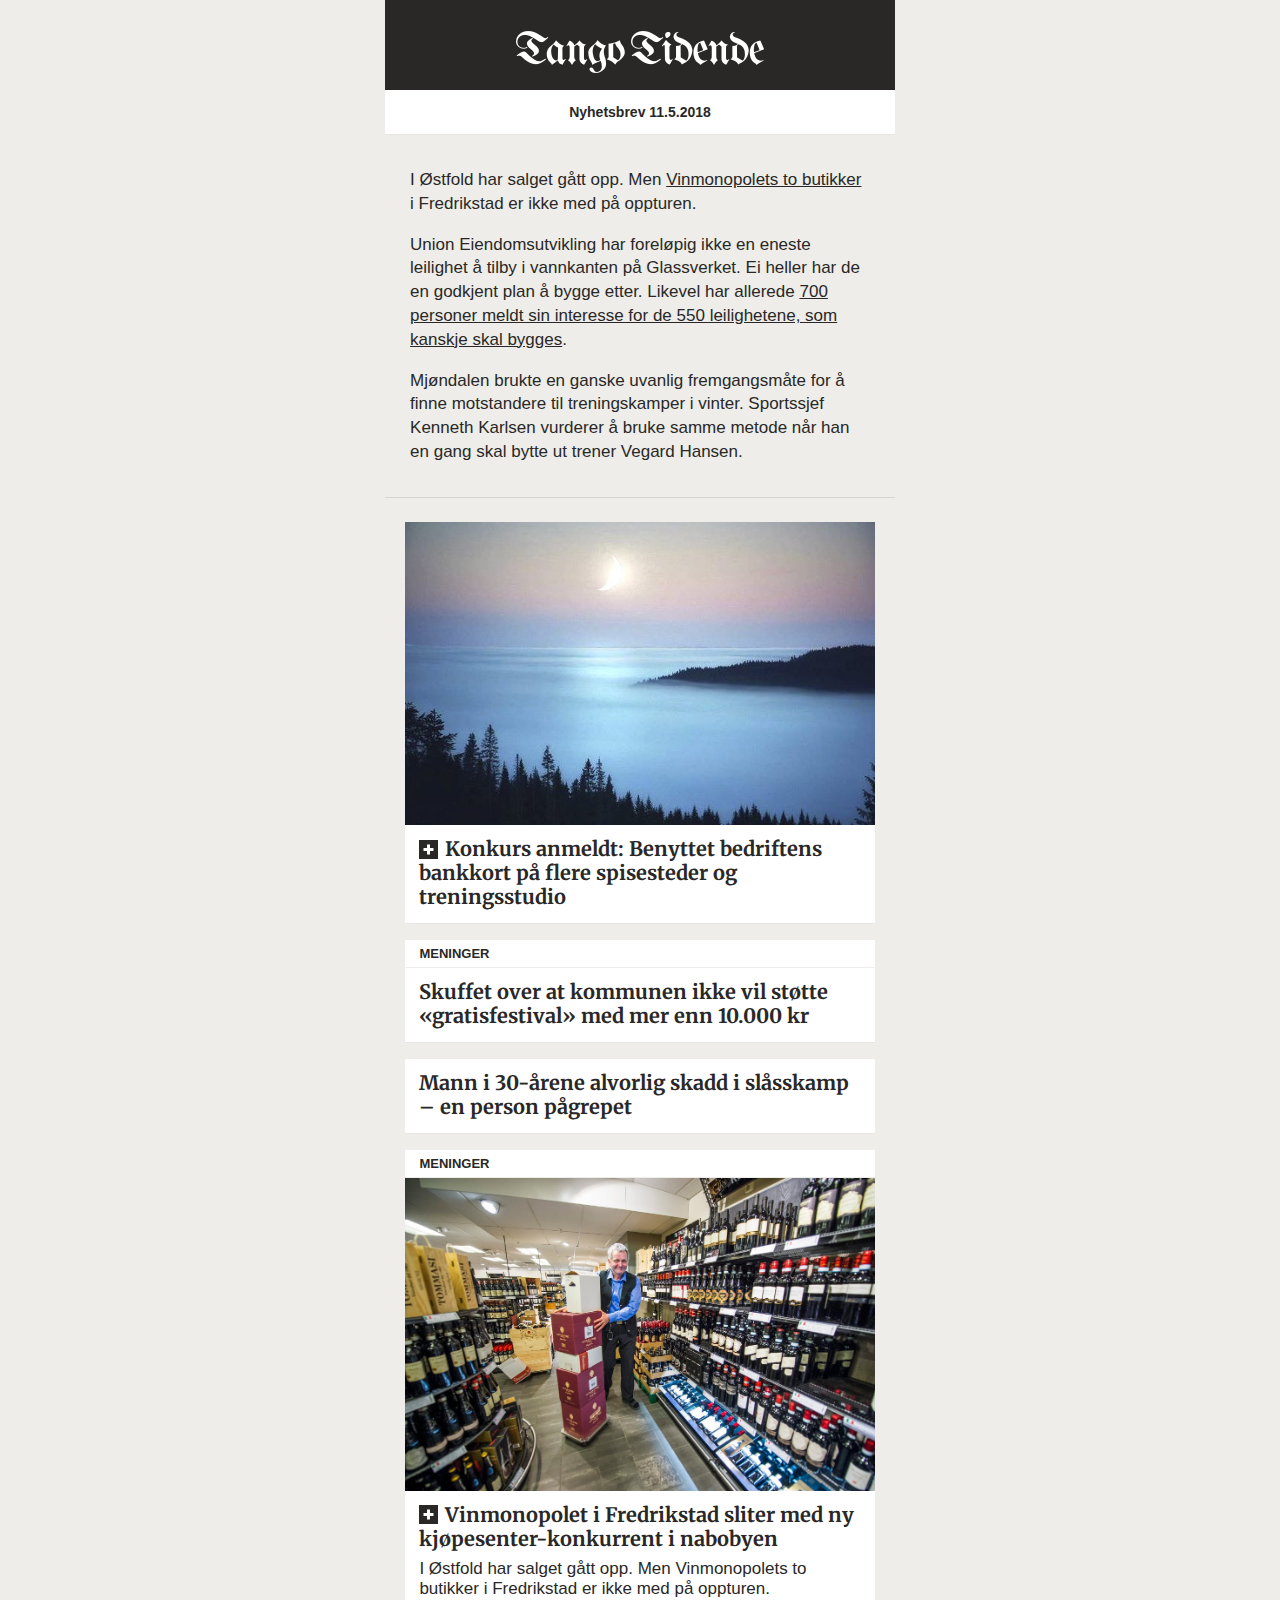
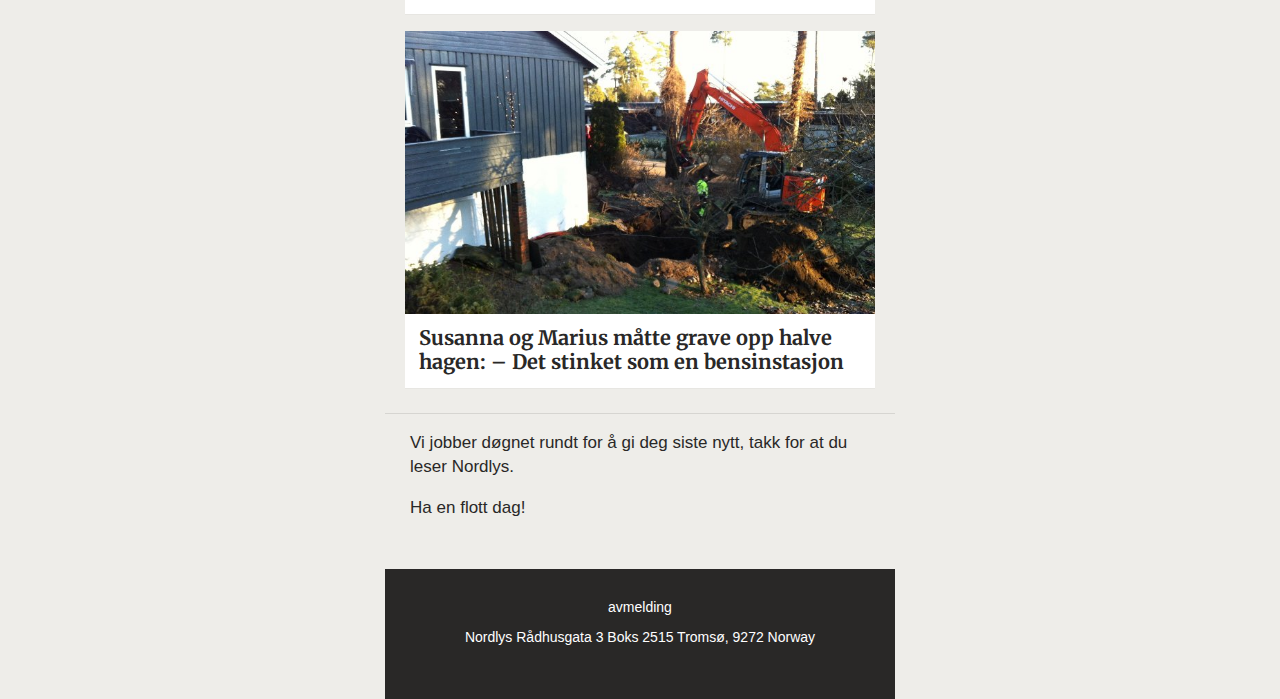
==== ver4/index.html @ b02c4b2f "ver4" ====
<!DOCTYPE html>
<html lang="en">
<head>
	<meta charset="UTF-8">
	<meta name="viewport" content="width=device-width" />
	<title>Nyhetsbrev</title>
	<link href="https://fonts.googleapis.com/css?family=Merriweather:700,700i" rel="stylesheet">
	<link rel="stylesheet" href="styles.css">
</head>
<body>
	<div>
		<div id="mainWrapper">

			<div class="contentBox logo">
				<img src="gfx/logo-nyhetsbrev-tangotidende.png" alt="">
			</div>

			<div class="contentBox header">
				<p>Nyhetsbrev 11.5.2018</p>
			</div>

			<div class="contentBox introText">
				<p>I Østfold har salget gått opp. Men <a href="#">Vinmonopolets to butikker</a> i Fredrikstad er ikke med på oppturen.</p>
				<p>Union Eiendomsutvikling har foreløpig ikke en eneste leilighet å tilby i vannkanten på Glassverket. Ei heller har de en godkjent plan å bygge etter. Likevel har allerede <a href="">700 personer meldt sin interesse for de 550 leilighetene, som kanskje skal bygges</a>.</p>
				<p>Mjøndalen brukte en ganske uvanlig fremgangsmåte for å finne motstandere til treningskamper i vinter. Sportssjef Kenneth Karlsen vurderer å bruke samme metode når han en gang skal bytte ut trener Vegard Hansen.</p>
			</div>

			<div class="contentBox article">
				<img src="gfx/taake.jpg" alt="">
				<h1><img src="gfx/pluss.png" class="pluss">Konkurs anmeldt: Benyttet bedriftens bankkort på flere spisesteder og treningsstudio</h1>
			</div>
			<div class="contentBox article">
				<p class="vignett">Meninger</p>
				<h1>Skuffet over at kommunen ikke vil støtte «gratisfestival» med mer enn 10.000 kr</h1>
			</div>
			<div class="contentBox article">
				<h1>Mann i 30-årene alvorlig skadd i slåsskamp – en person pågrepet</h1>
			</div>
			<div class="contentBox article">
				<p class="vignett">Meninger</p>
				<img src="gfx/vinmonopolet.jpg" alt="">
				<h1><img src="gfx/pluss.png" class="pluss">Vinmonopolet i Fredrikstad sliter med ny kjøpesenter-konkurrent i nabobyen</h1>
				<p class="ingress">I Østfold har salget gått opp. Men Vinmonopolets to butikker i Fredrikstad er ikke med på oppturen. </p>
			</div>
			<div class="contentBox article">
				<img src="gfx/hage.jpg" alt="">
				<h1>Susanna og Marius måtte grave opp halve hagen: – Det stinket som en bensinstasjon</h1>
			</div>

			<div class="contentBox outroText">
				<p>Vi jobber døgnet rundt for å gi deg siste nytt, takk for at du leser Nordlys.</p>
				<p>Ha en flott dag!</p>
			</div>

			<div class="contentBox footer">
				<p>avmelding</p>
				<p>Nordlys Rådhusgata 3 Boks 2515 Tromsø, 9272 Norway</p>
			</div>

		</div>
	</div>
</body>
</html>
---- ver4/styles.css ----
@font-face {
  font-family: 'GuardianEgyptianBlack';
  src:  url('gfx/guardian-egyptian-black.woff') format('woff');
}

@font-face {
  font-family: 'GuardianSansBlack';
  src:  url('gfx/guardian-sans-black.woff') format('woff');
}

/* ------------------------------------ */

* {
  -moz-box-sizing: border-box;
  box-sizing: border-box;
}

body {
	font-family: "Merriweather", "Helvetica Neue", helvetica, arial, sans-serif;
	-webkit-font-smoothing: antialiased;
	-moz-osx-font-smoothing: grayscale;
	background-color: #eeede9;
	/*background-color: #ffffff;*/
	padding: 0;
	margin: 0;
}

#mainWrapper {
	/*background-color: grey;*/
	max-width: 510px;
	margin-right: auto;
	margin-left: auto;
}

/* ------------------------------------ */

.contentBox {
	overflow: hidden;
	/*width: 100%;*/
	padding: 0 0 6px 0;
	margin-bottom: 16px;
}

.logo {
	text-align: center;
	background-color: #292827;
	padding: 30px 0 16px 0;
	margin-bottom: 0;
}

.logo img {
	width: 250px;
}

.header {
	font-family: "Helvetica Neue", helvetica, arial, sans-serif;
	font-size: 14px;
	font-weight: bold;
	text-align: center;
	color: #292827;
	background-color: #ffffff;
	/*border-top: 1px solid #d6d5d1;*/
	border-bottom: 1px solid #e7e6e2;
	padding: 0;
}

.introText {
	color: #292827;
	/*background-color: #ffffff;*/
	border-bottom: solid 1px #d6d5d1;
	padding: 0 4% 16px 4%;
	margin-bottom: 24px;
}

.outroText {
	color: #292827;
	/*background-color: #ffffff;*/
	border-top: solid 1px #d6d5d1;
	padding: 0 4% 16px 4%;
	margin-top: 24px;
}

.article {
	background-color: #ffffff;
	/*border-top: solid 1px #f1f0ec;*/
	/*border-right: solid 1px #f1f0ec;*/
	border-bottom: solid 1px #e7e6e2;
	/*border-left: solid 1px #f1f0ec;*/
	/*border-radius: 5px;*/
	margin-right: 4%;
	margin-left: 4%;
}

.footer {
	font-family: "Helvetica Neue", helvetica, arial, sans-serif;
	font-size: 14px;
	text-align: center;
	color: #ffffff;
	background-color: #292827;
	padding: 16px 14px 40px 14px;
	margin-bottom: 0;
}

/* ------------------------------------ */

p.vignett {
	/*background-color: red;*/
	font-family: "Helvetica Neue", helvetica, arial, sans-serif;
	font-size: 13px;
	font-weight: bold;
	text-transform: uppercase;
	/*color: #949391;*/
	color: #292827;
	border-bottom: solid 1px #eeede9;
	padding: 6px 14px;
	margin: 0;
}

img {
	vertical-align: bottom;
	width: 100%;
	margin: 0;
}

h1 {
	font-family: "Merriweather", "Helvetica Neue", helvetica, arial, sans-serif;
	font-size: 20px;
	font-weight: bold;
	line-height: 1.2;
	color: #292827;
	padding: 12px 14px 8px 14px;
	margin: 0;
}

p.ingress {
	font-family: "Helvetica Neue", helvetica, arial, sans-serif;
	font-size: 17px;
	font-weight: normal;
	line-height: 1.2;
	color: #292827;
	padding: 0 14px 8px 14px;
	margin: 0;
}

.introText p, .outroText p {
	font-family: "Helvetica Neue", helvetica, arial, sans-serif;
	font-size: 17px;
	line-height: 1.4;
	padding-right: 1%;
	padding-left: 1%;
}

.introText a, .outroText a {
	/*color: #0771d8;*/
	color: #292827;
}

.pluss {
	vertical-align: middle;
	width: 19px;
	height: 19px;
	margin-top: -3px;
	margin-right: 7px;
}
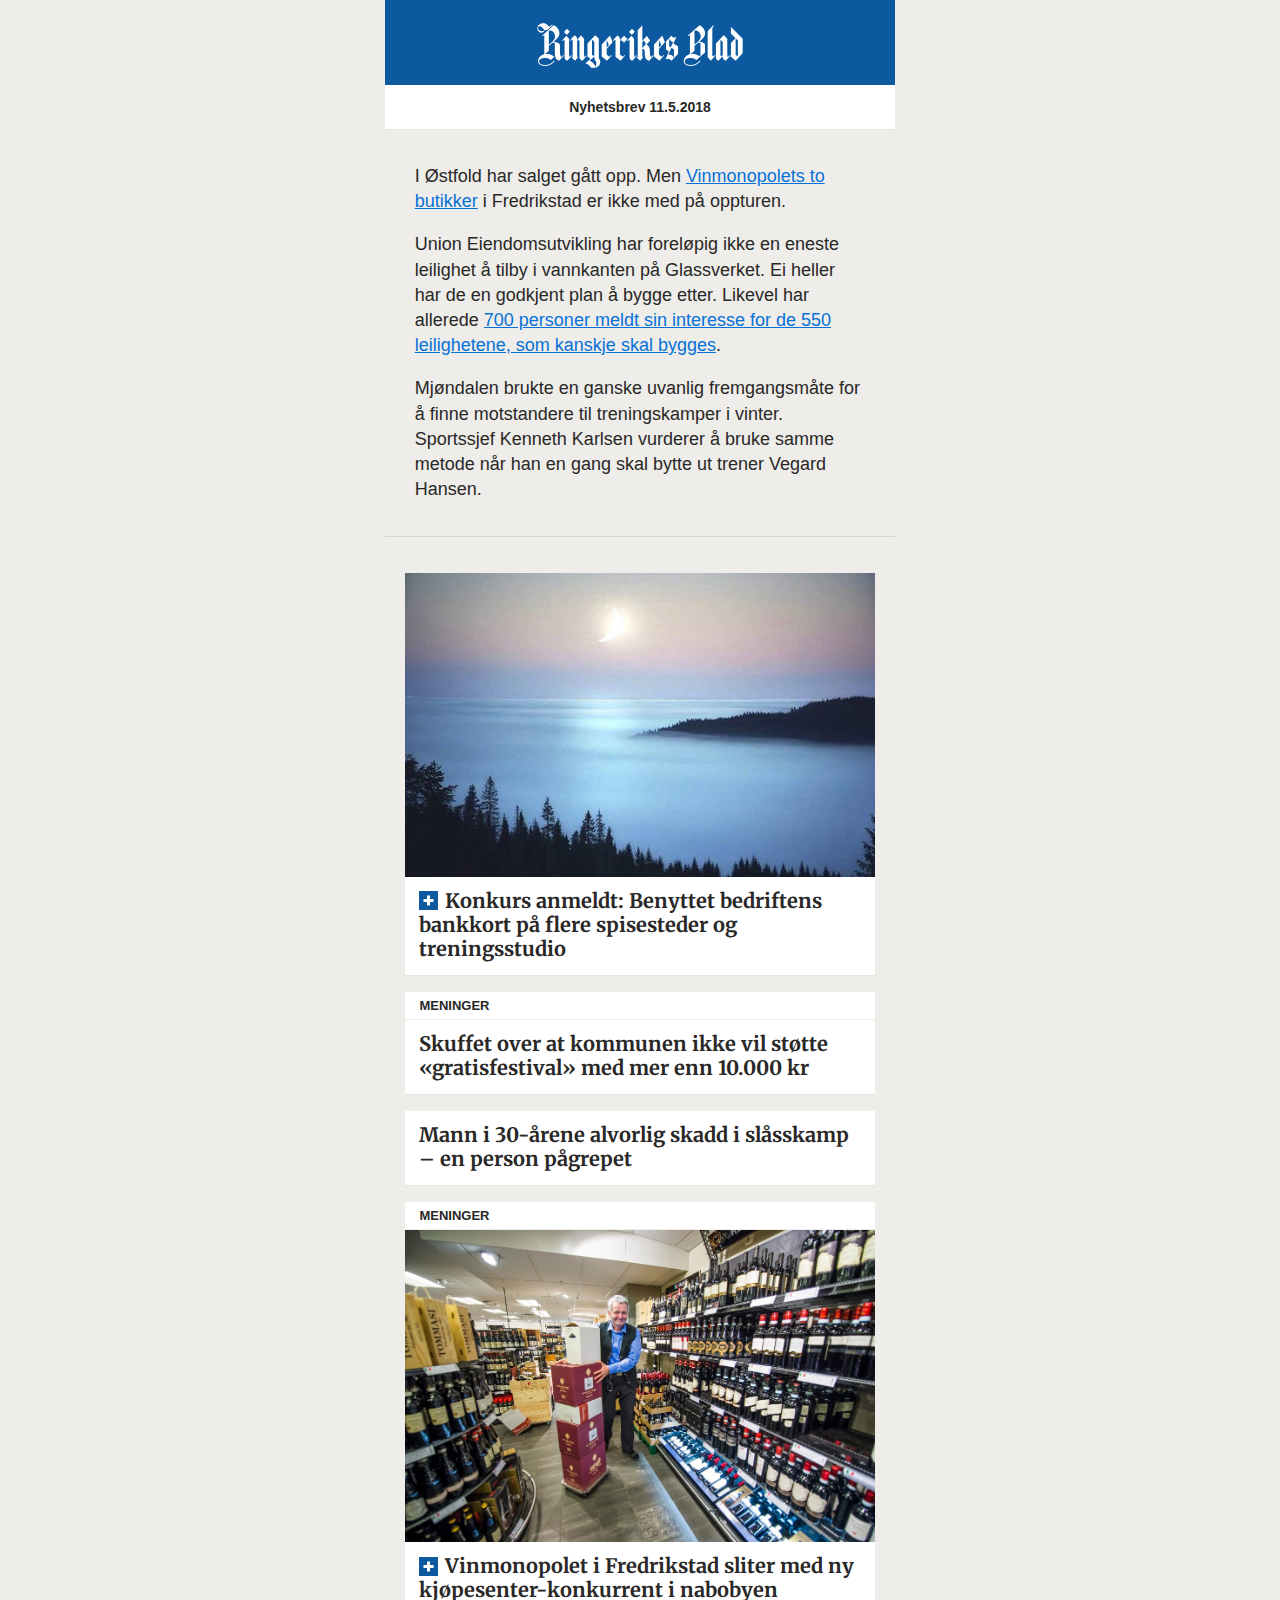
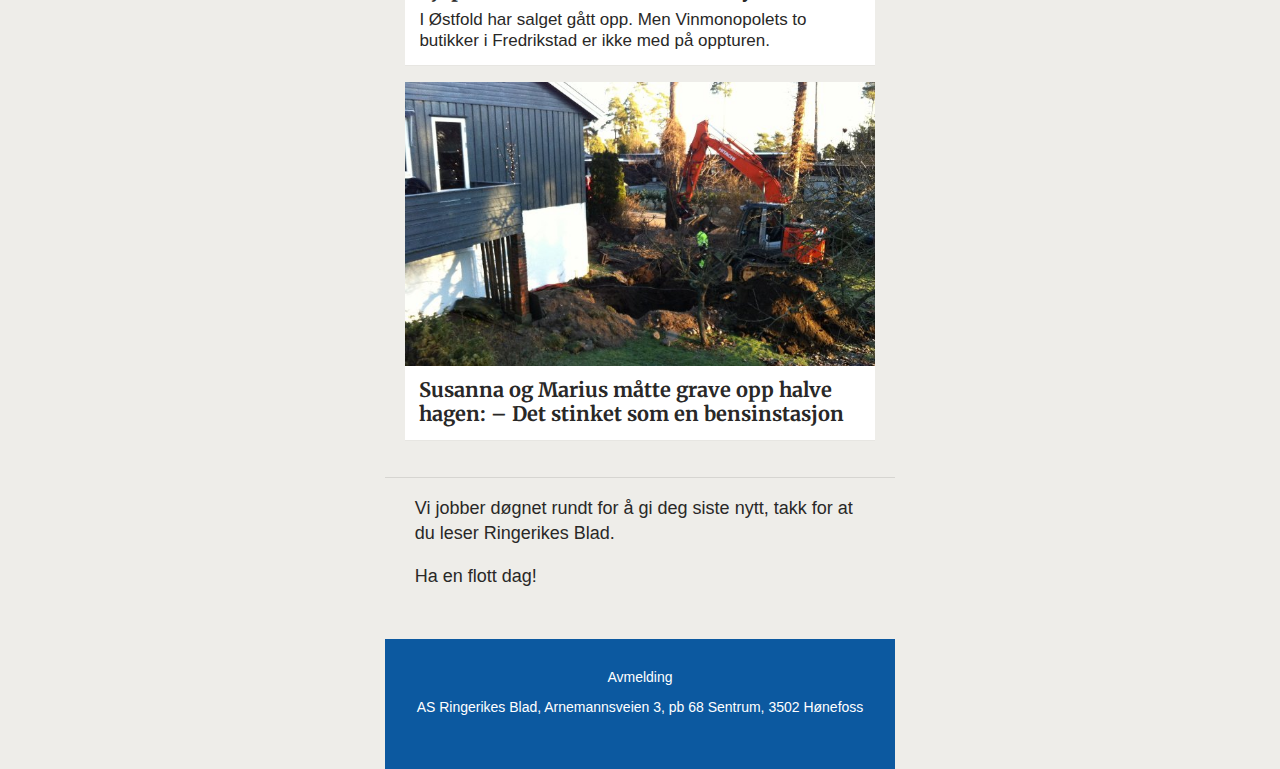
==== commit 3302da30: "ringblad" ====
--- a/ver4/index.html
+++ b/ver4/index.html
@@ -12,7 +12,7 @@
 		<div id="mainWrapper">
 
 			<div class="contentBox logo">
-				<img src="gfx/logo-nyhetsbrev-tangotidende.png" alt="">
+				<img src="gfx/logo-nyhetsbrev-ringblad.png" alt="">
 			</div>
 
 			<div class="contentBox header">
@@ -48,13 +48,13 @@
 			</div>
 
 			<div class="contentBox outroText">
-				<p>Vi jobber døgnet rundt for å gi deg siste nytt, takk for at du leser Nordlys.</p>
+				<p>Vi jobber døgnet rundt for å gi deg siste nytt, takk for at du leser Ringerikes Blad.</p>
 				<p>Ha en flott dag!</p>
 			</div>
 
 			<div class="contentBox footer">
-				<p>avmelding</p>
-				<p>Nordlys Rådhusgata 3 Boks 2515 Tromsø, 9272 Norway</p>
+				<p>Avmelding</p>
+				<p>AS Ringerikes Blad, Arnemannsveien 3, pb 68 Sentrum, 3502 Hønefoss</p>
 			</div>
 
 		</div>
--- a/ver4/styles.css
+++ b/ver4/styles.css
@@ -43,8 +43,8 @@
 
 .logo {
 	text-align: center;
-	background-color: #292827;
-	padding: 30px 0 16px 0;
+	background-color: #0c59a0;
+	padding: 22px 0 16px 0;
 	margin-bottom: 0;
 }
 
@@ -59,7 +59,6 @@
 	text-align: center;
 	color: #292827;
 	background-color: #ffffff;
-	/*border-top: 1px solid #d6d5d1;*/
 	border-bottom: 1px solid #e7e6e2;
 	padding: 0;
 }
@@ -69,7 +68,7 @@
 	/*background-color: #ffffff;*/
 	border-bottom: solid 1px #d6d5d1;
 	padding: 0 4% 16px 4%;
-	margin-bottom: 24px;
+	margin-bottom: 36px;
 }
 
 .outroText {
@@ -77,7 +76,7 @@
 	/*background-color: #ffffff;*/
 	border-top: solid 1px #d6d5d1;
 	padding: 0 4% 16px 4%;
-	margin-top: 24px;
+	margin-top: 36px;
 }
 
 .article {
@@ -96,7 +95,7 @@
 	font-size: 14px;
 	text-align: center;
 	color: #ffffff;
-	background-color: #292827;
+	background-color: #0c59a0;
 	padding: 16px 14px 40px 14px;
 	margin-bottom: 0;
 }
@@ -144,15 +143,15 @@
 
 .introText p, .outroText p {
 	font-family: "Helvetica Neue", helvetica, arial, sans-serif;
-	font-size: 17px;
+	font-size: 18px;
 	line-height: 1.4;
-	padding-right: 1%;
-	padding-left: 1%;
+	padding-right: 2%;
+	padding-left: 2%;
 }
 
 .introText a, .outroText a {
-	/*color: #0771d8;*/
-	color: #292827;
+	color: #0771d8;
+	/*color: #292827;*/
 }
 
 .pluss {
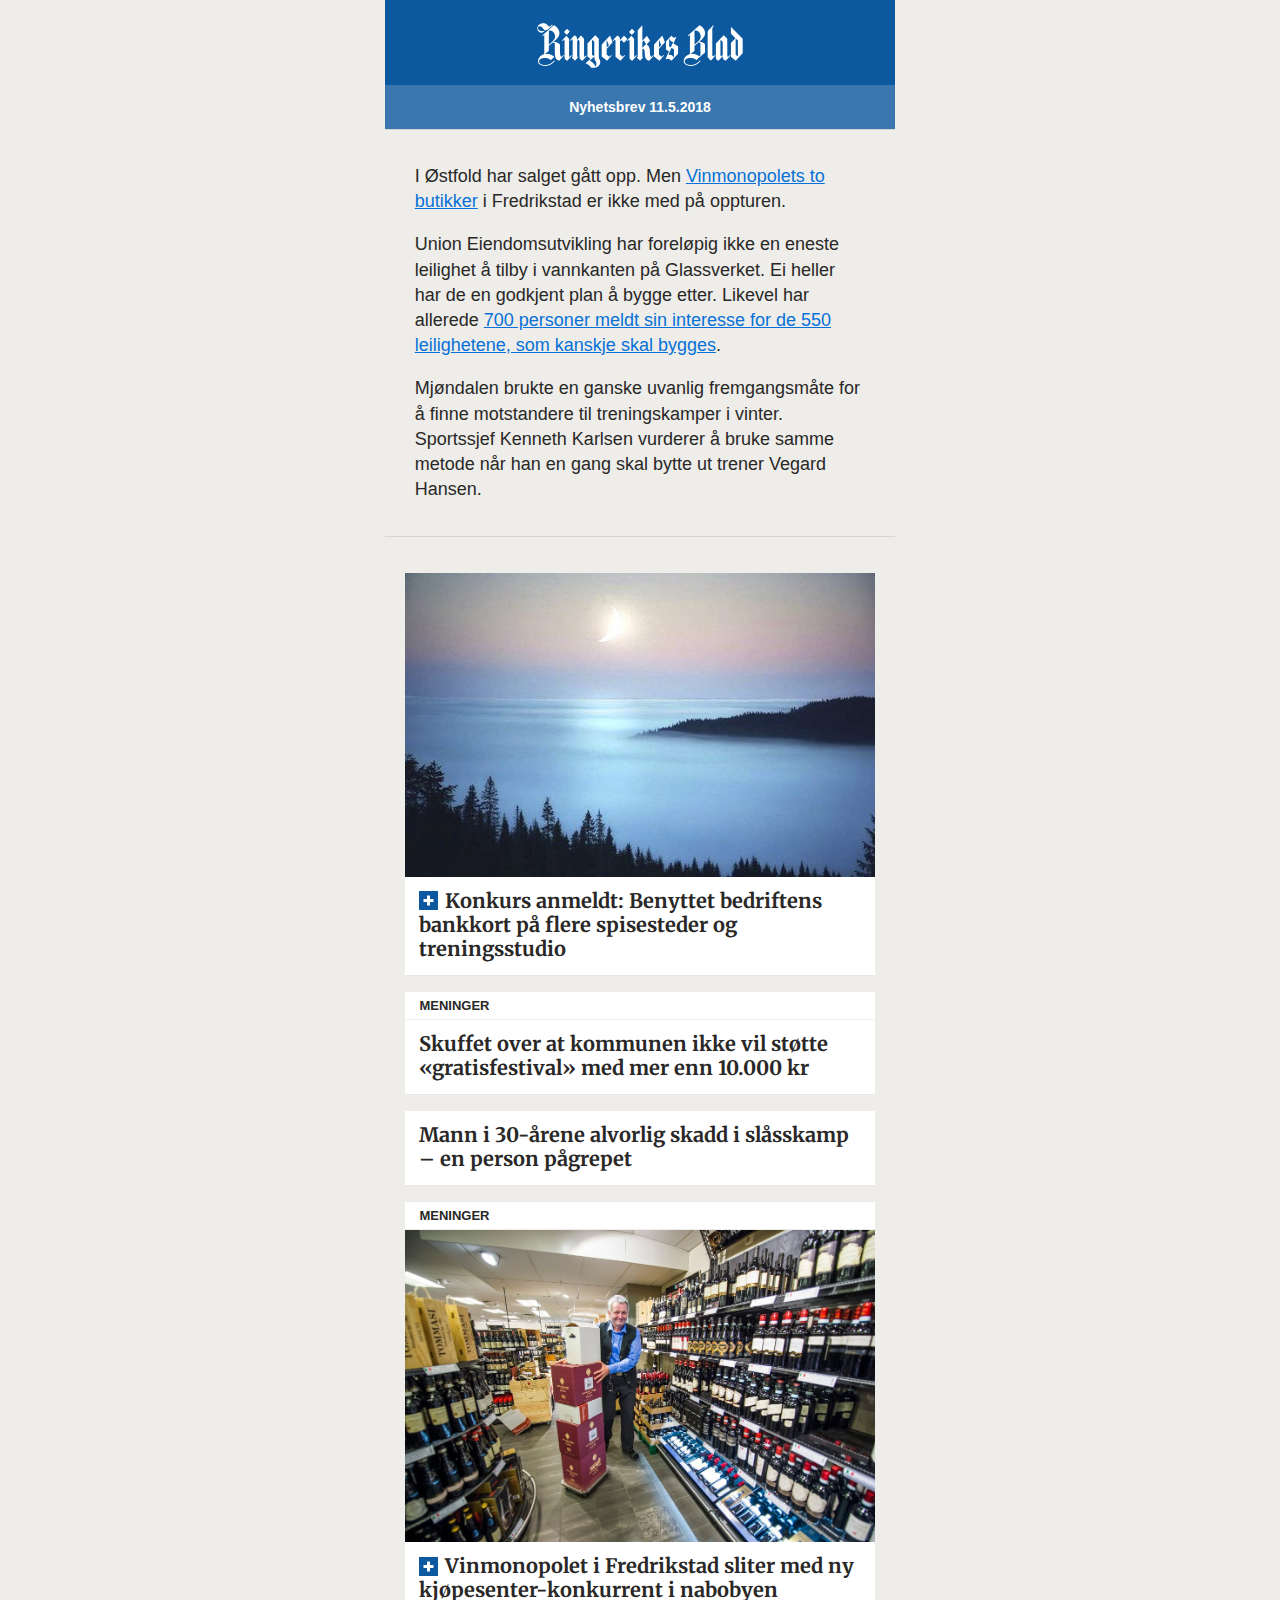
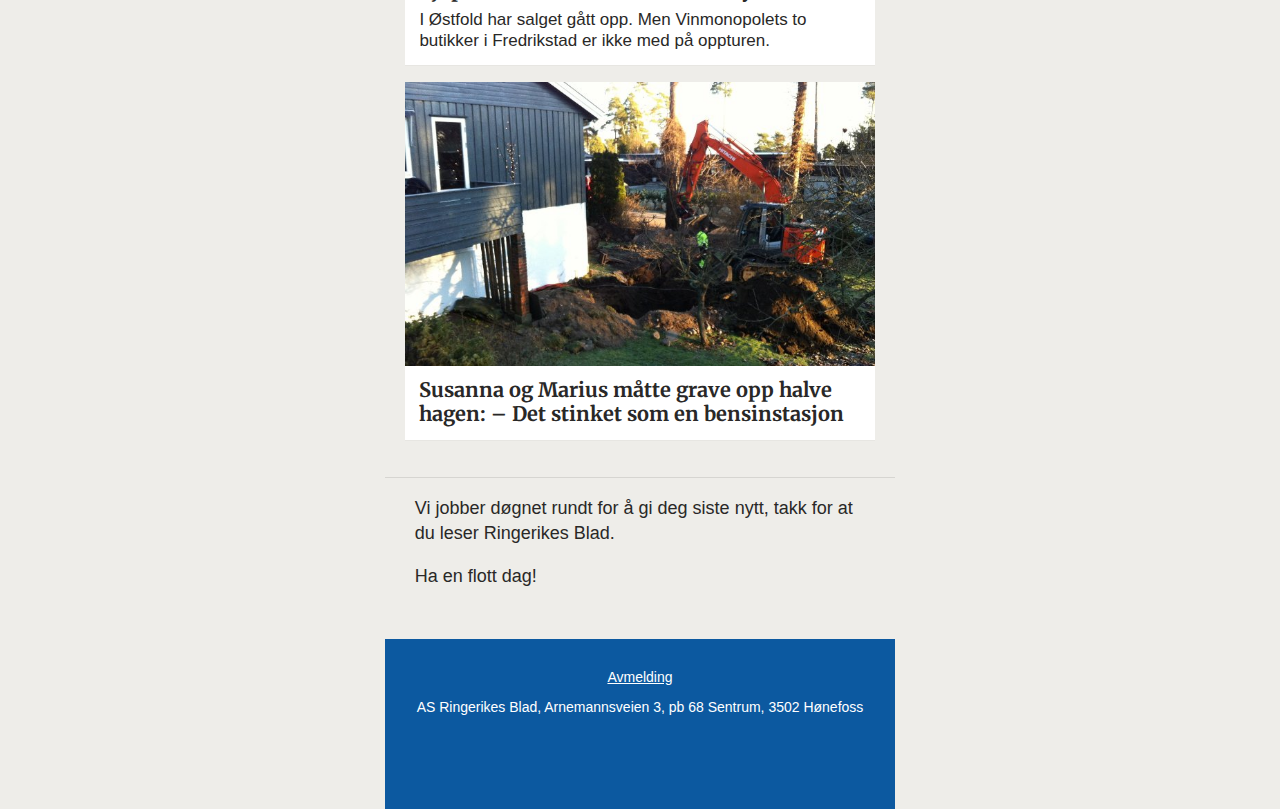
==== commit 9bf85990: "sdfg" ====
--- a/ver4/index.html
+++ b/ver4/index.html
@@ -53,7 +53,7 @@
 			</div>
 
 			<div class="contentBox footer">
-				<p>Avmelding</p>
+				<p><a href="">Avmelding</a></p>
 				<p>AS Ringerikes Blad, Arnemannsveien 3, pb 68 Sentrum, 3502 Hønefoss</p>
 			</div>
 
--- a/ver4/styles.css
+++ b/ver4/styles.css
@@ -57,9 +57,9 @@
 	font-size: 14px;
 	font-weight: bold;
 	text-align: center;
-	color: #292827;
-	background-color: #ffffff;
-	border-bottom: 1px solid #e7e6e2;
+	color: #ffffff;
+	background-color: #0c59a0cc;
+	border-bottom: 1px solid #d6d5d1;
 	padding: 0;
 }
 
@@ -96,7 +96,7 @@
 	text-align: center;
 	color: #ffffff;
 	background-color: #0c59a0;
-	padding: 16px 14px 40px 14px;
+	padding: 16px 14px 80px 14px;
 	margin-bottom: 0;
 }
 
@@ -154,6 +154,10 @@
 	/*color: #292827;*/
 }
 
+.footer a {
+	color: #ffffff;
+}
+
 .pluss {
 	vertical-align: middle;
 	width: 19px;
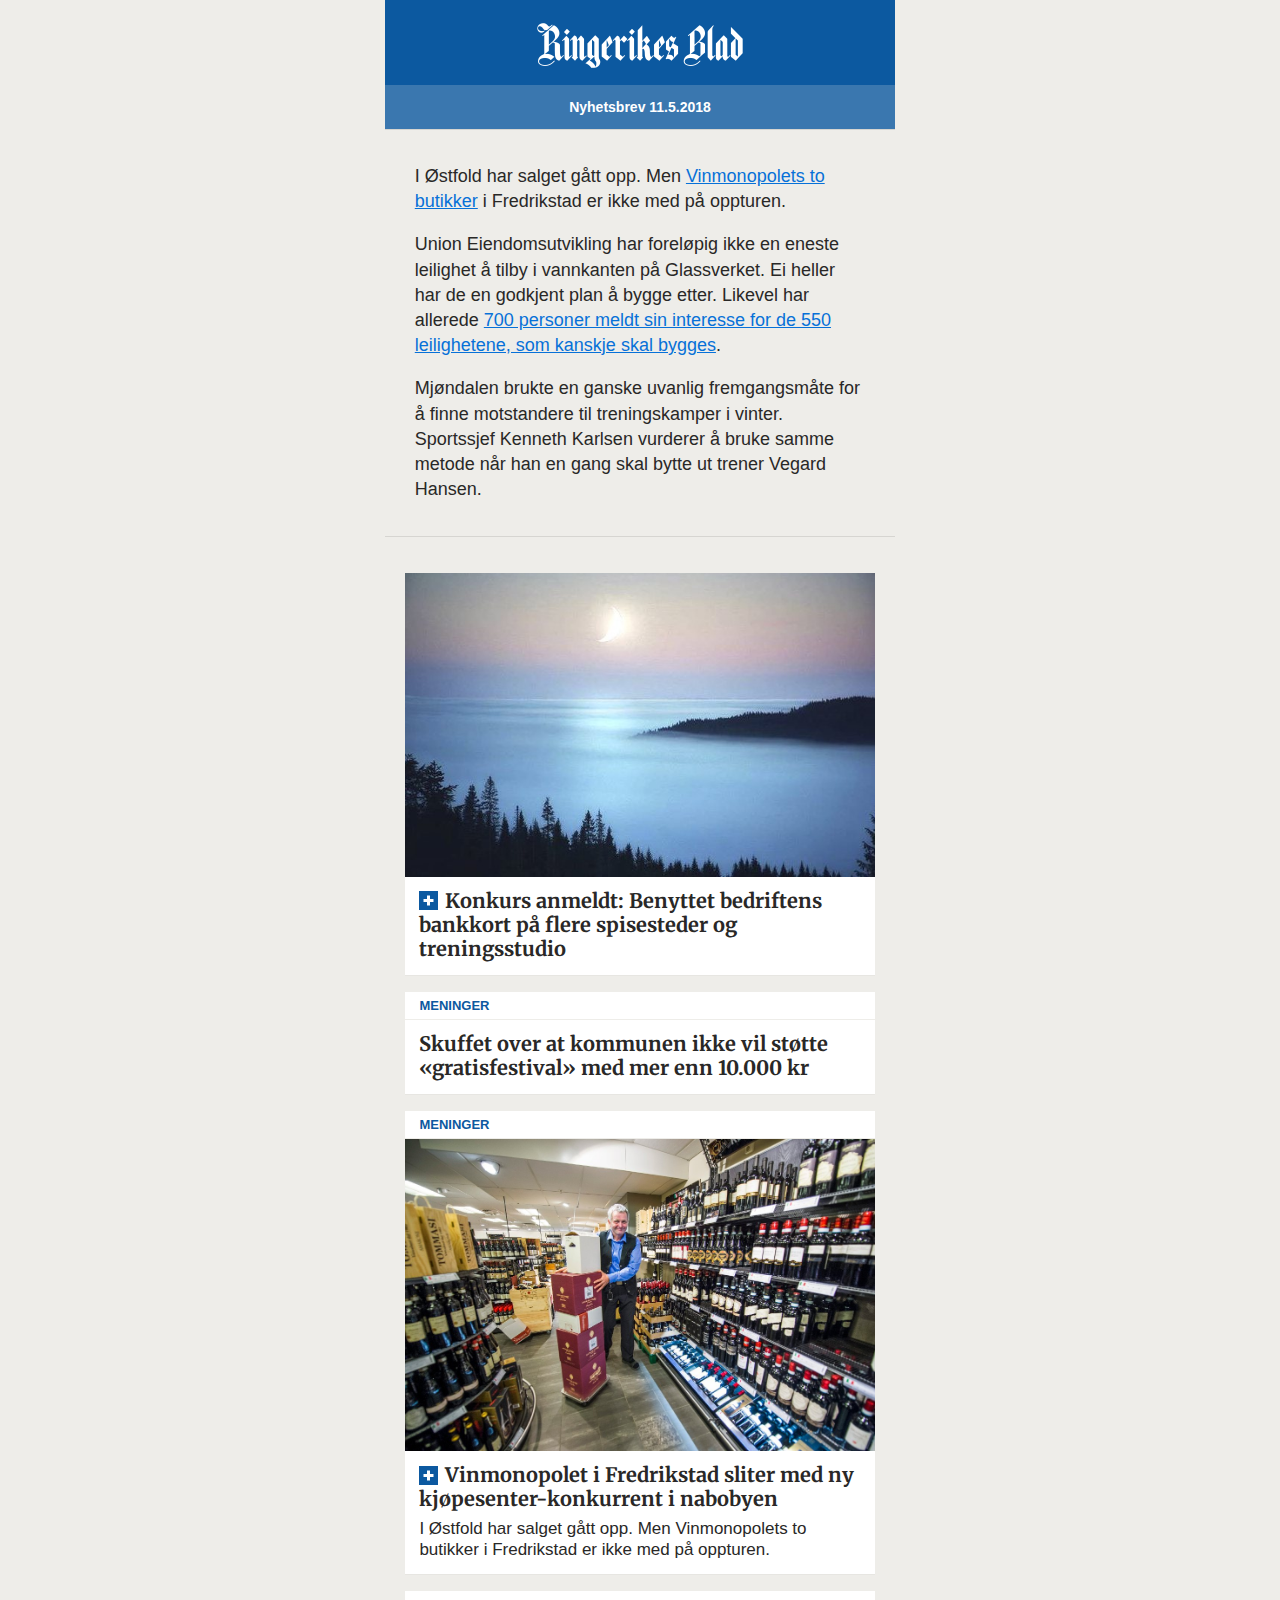
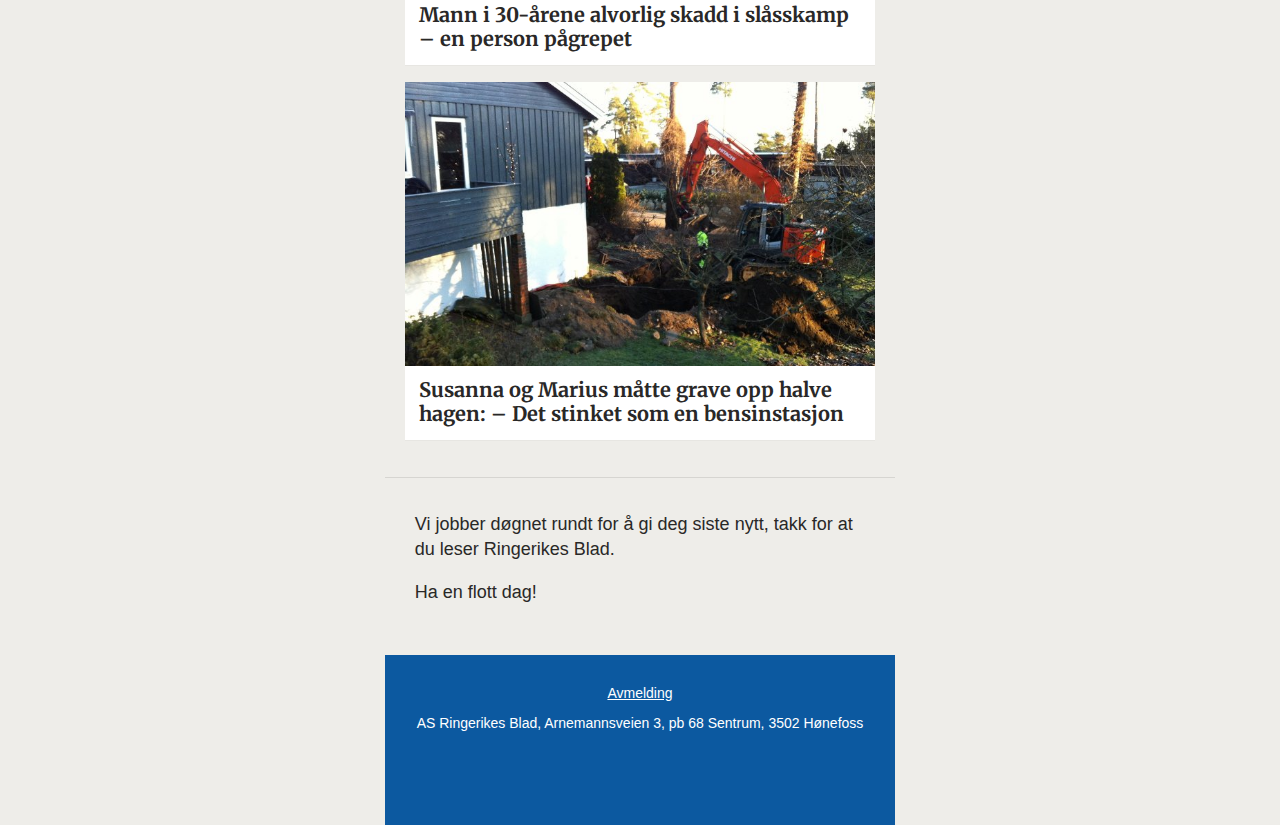
==== commit f49f0338: "meningerfarge" ====
--- a/ver4/index.html
+++ b/ver4/index.html
@@ -34,13 +34,13 @@
 				<h1>Skuffet over at kommunen ikke vil støtte «gratisfestival» med mer enn 10.000 kr</h1>
 			</div>
 			<div class="contentBox article">
-				<h1>Mann i 30-årene alvorlig skadd i slåsskamp – en person pågrepet</h1>
-			</div>
-			<div class="contentBox article">
 				<p class="vignett">Meninger</p>
 				<img src="gfx/vinmonopolet.jpg" alt="">
 				<h1><img src="gfx/pluss.png" class="pluss">Vinmonopolet i Fredrikstad sliter med ny kjøpesenter-konkurrent i nabobyen</h1>
 				<p class="ingress">I Østfold har salget gått opp. Men Vinmonopolets to butikker i Fredrikstad er ikke med på oppturen. </p>
+			</div>
+			<div class="contentBox article">
+				<h1>Mann i 30-årene alvorlig skadd i slåsskamp – en person pågrepet</h1>
 			</div>
 			<div class="contentBox article">
 				<img src="gfx/hage.jpg" alt="">
--- a/ver4/styles.css
+++ b/ver4/styles.css
@@ -20,13 +20,11 @@
 	-webkit-font-smoothing: antialiased;
 	-moz-osx-font-smoothing: grayscale;
 	background-color: #eeede9;
-	/*background-color: #ffffff;*/
 	padding: 0;
 	margin: 0;
 }
 
 #mainWrapper {
-	/*background-color: grey;*/
 	max-width: 510px;
 	margin-right: auto;
 	margin-left: auto;
@@ -65,7 +63,6 @@
 
 .introText {
 	color: #292827;
-	/*background-color: #ffffff;*/
 	border-bottom: solid 1px #d6d5d1;
 	padding: 0 4% 16px 4%;
 	margin-bottom: 36px;
@@ -73,19 +70,14 @@
 
 .outroText {
 	color: #292827;
-	/*background-color: #ffffff;*/
 	border-top: solid 1px #d6d5d1;
-	padding: 0 4% 16px 4%;
+	padding: 16px 4%;
 	margin-top: 36px;
 }
 
 .article {
 	background-color: #ffffff;
-	/*border-top: solid 1px #f1f0ec;*/
-	/*border-right: solid 1px #f1f0ec;*/
 	border-bottom: solid 1px #e7e6e2;
-	/*border-left: solid 1px #f1f0ec;*/
-	/*border-radius: 5px;*/
 	margin-right: 4%;
 	margin-left: 4%;
 }
@@ -103,13 +95,11 @@
 /* ------------------------------------ */
 
 p.vignett {
-	/*background-color: red;*/
 	font-family: "Helvetica Neue", helvetica, arial, sans-serif;
 	font-size: 13px;
 	font-weight: bold;
 	text-transform: uppercase;
-	/*color: #949391;*/
-	color: #292827;
+	color: #0c59a0;
 	border-bottom: solid 1px #eeede9;
 	padding: 6px 14px;
 	margin: 0;
@@ -151,7 +141,6 @@
 
 .introText a, .outroText a {
 	color: #0771d8;
-	/*color: #292827;*/
 }
 
 .footer a {
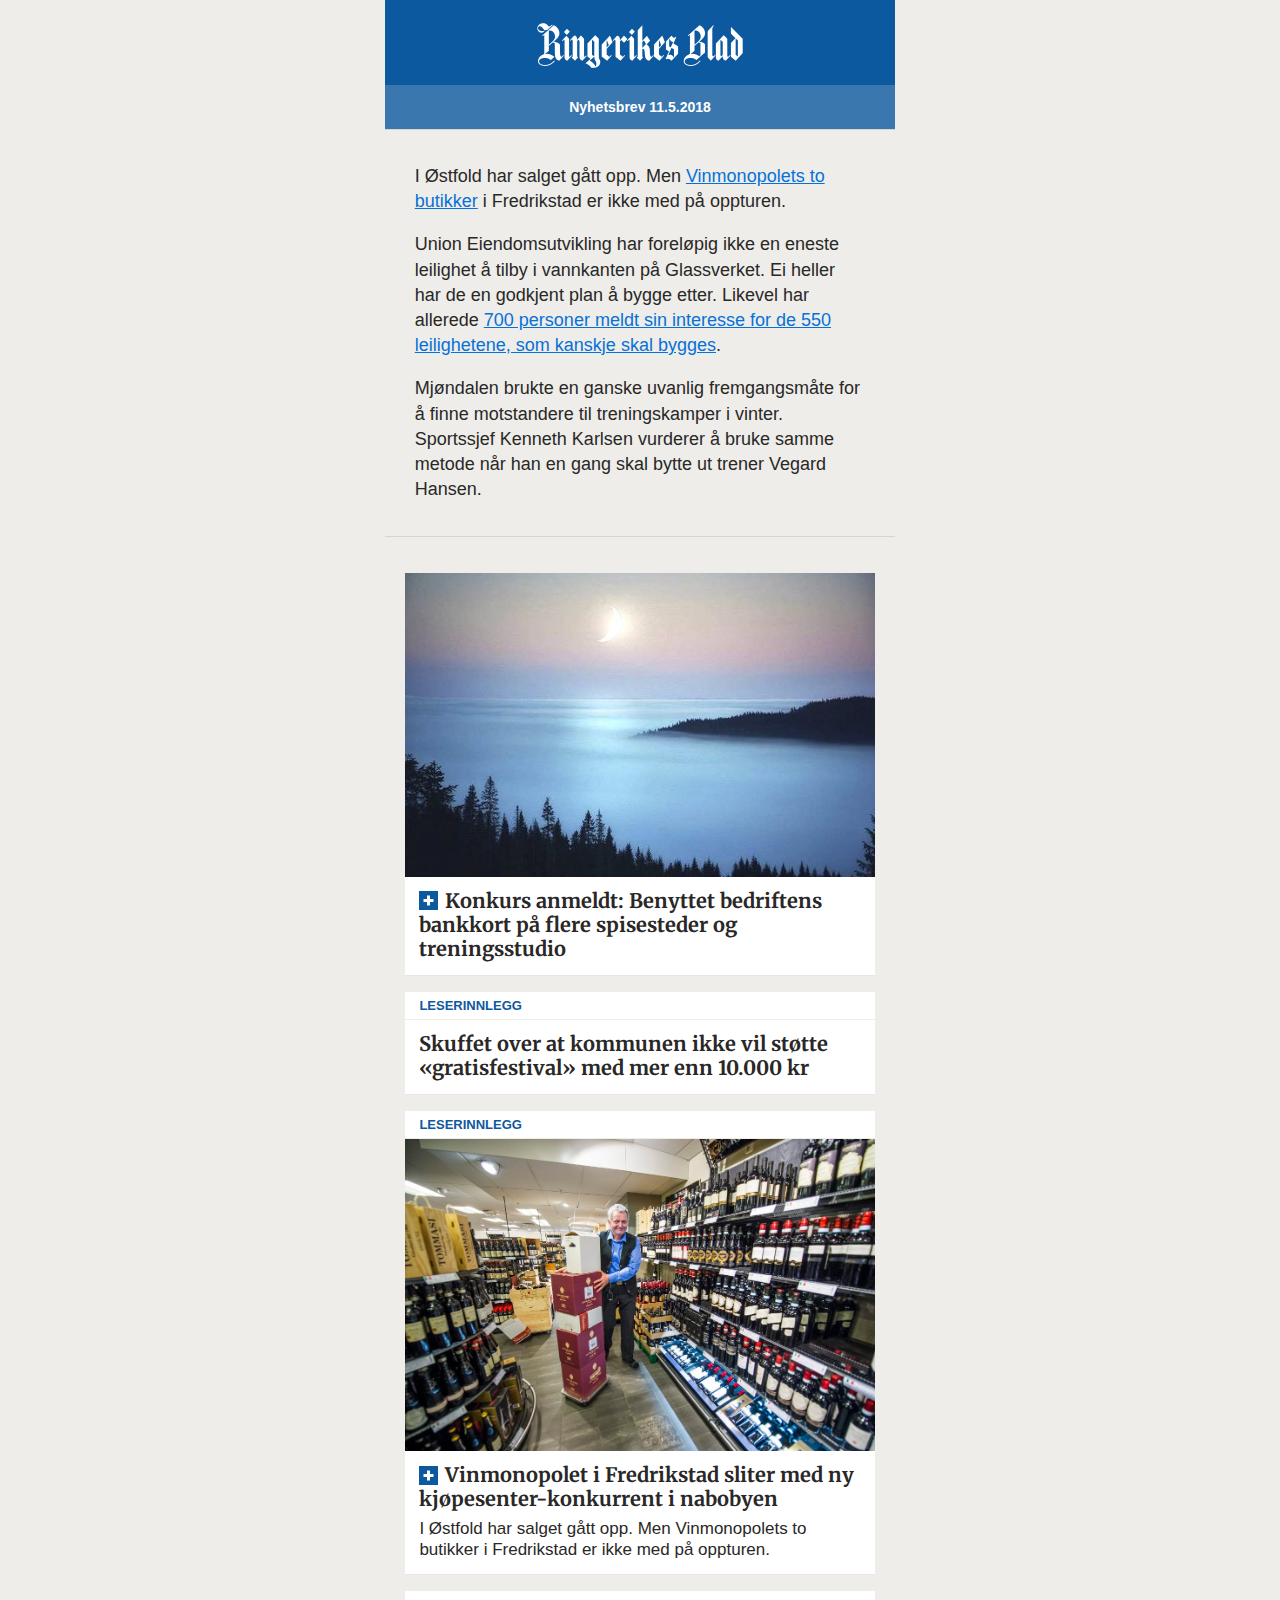
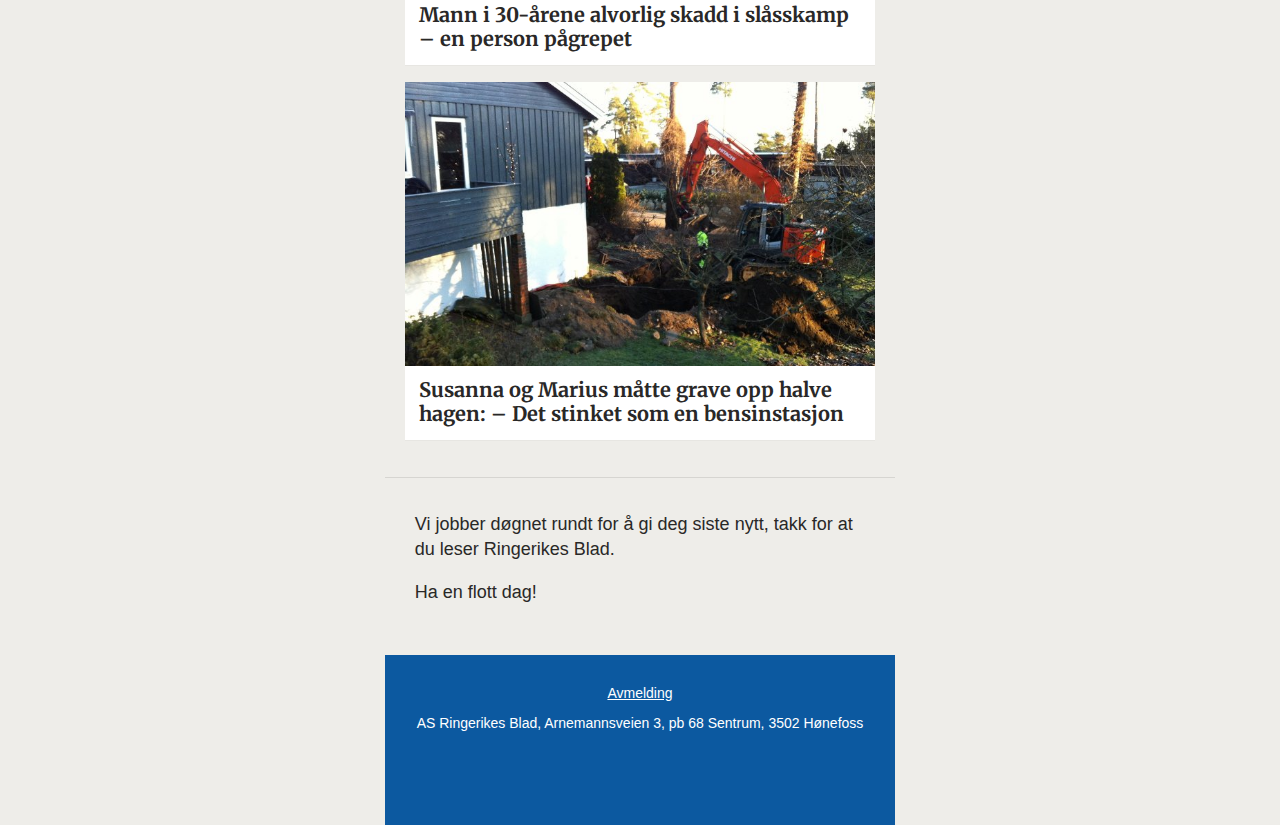
==== commit 5d4ac82c: "dsfg" ====
--- a/ver4/index.html
+++ b/ver4/index.html
@@ -30,11 +30,11 @@
 				<h1><img src="gfx/pluss.png" class="pluss">Konkurs anmeldt: Benyttet bedriftens bankkort på flere spisesteder og treningsstudio</h1>
 			</div>
 			<div class="contentBox article">
-				<p class="vignett">Meninger</p>
+				<p class="vignett">Leserinnlegg</p>
 				<h1>Skuffet over at kommunen ikke vil støtte «gratisfestival» med mer enn 10.000 kr</h1>
 			</div>
 			<div class="contentBox article">
-				<p class="vignett">Meninger</p>
+				<p class="vignett">Leserinnlegg</p>
 				<img src="gfx/vinmonopolet.jpg" alt="">
 				<h1><img src="gfx/pluss.png" class="pluss">Vinmonopolet i Fredrikstad sliter med ny kjøpesenter-konkurrent i nabobyen</h1>
 				<p class="ingress">I Østfold har salget gått opp. Men Vinmonopolets to butikker i Fredrikstad er ikke med på oppturen. </p>
